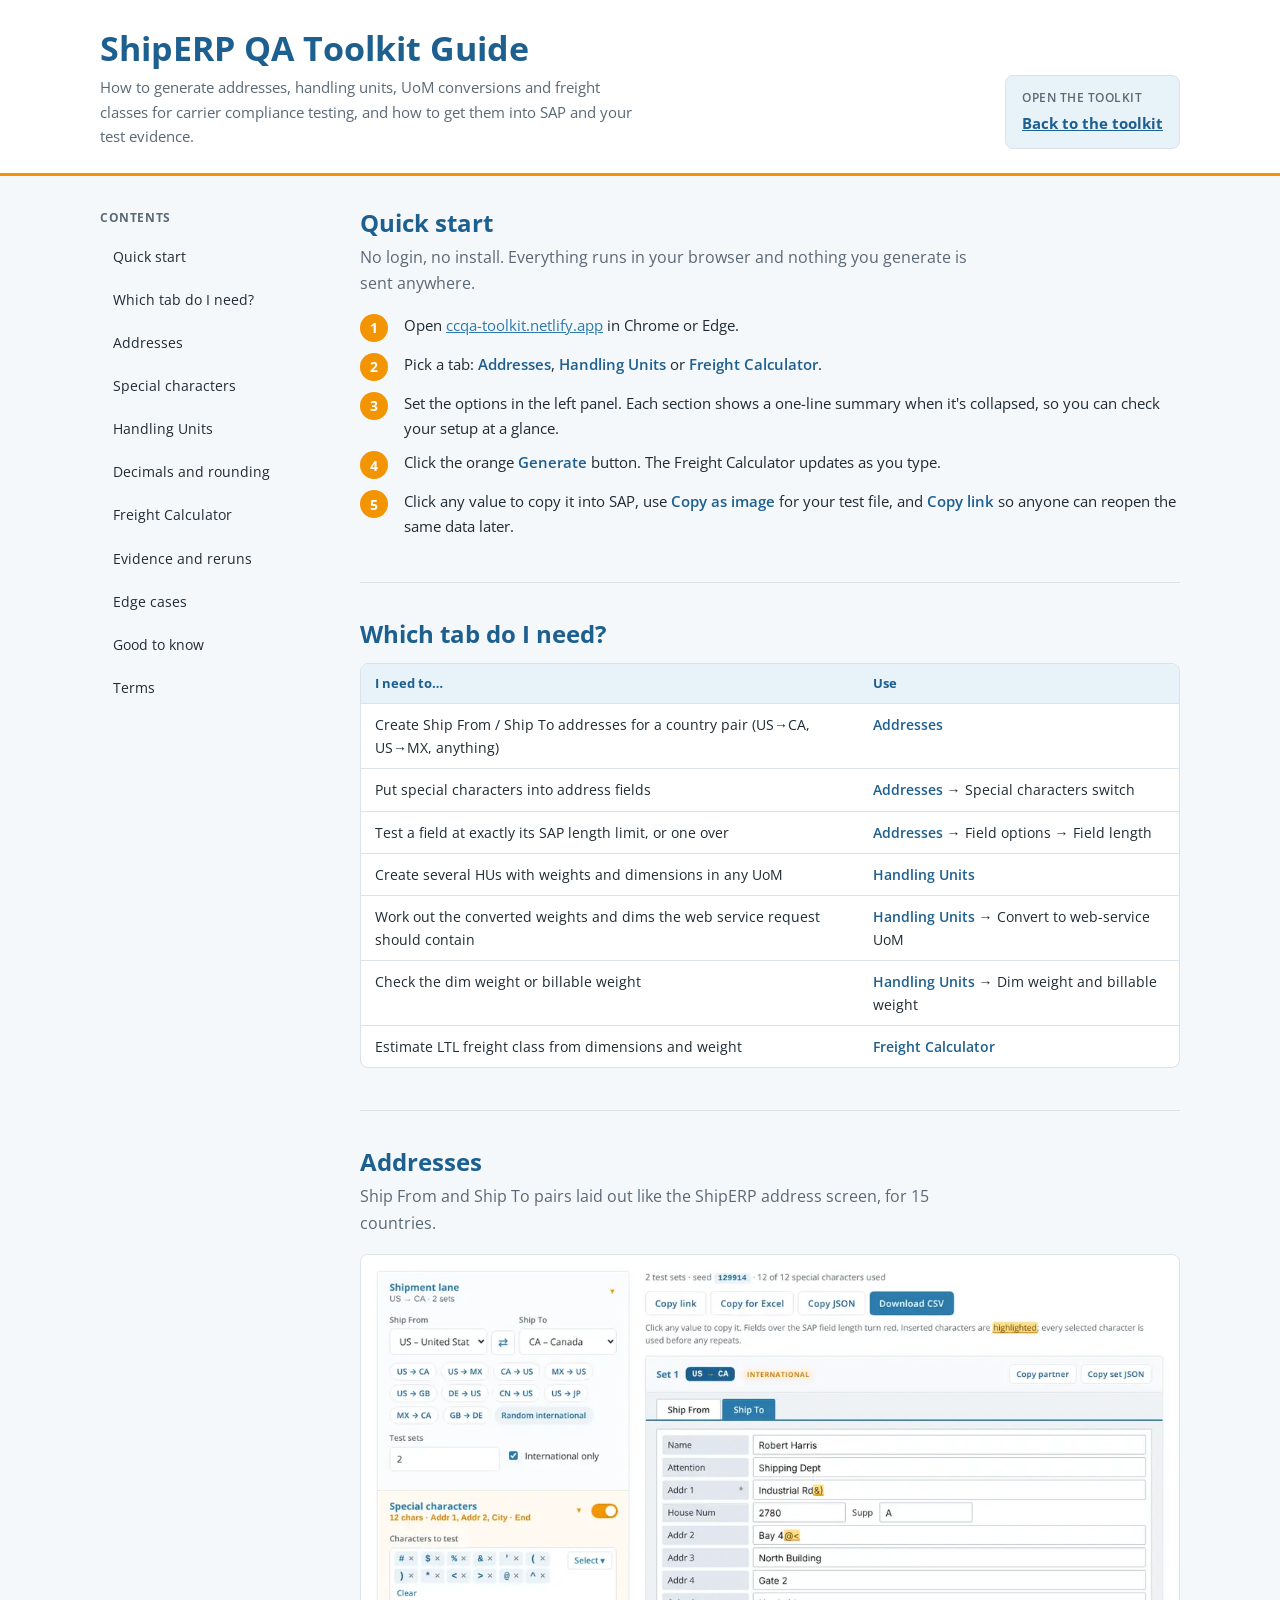
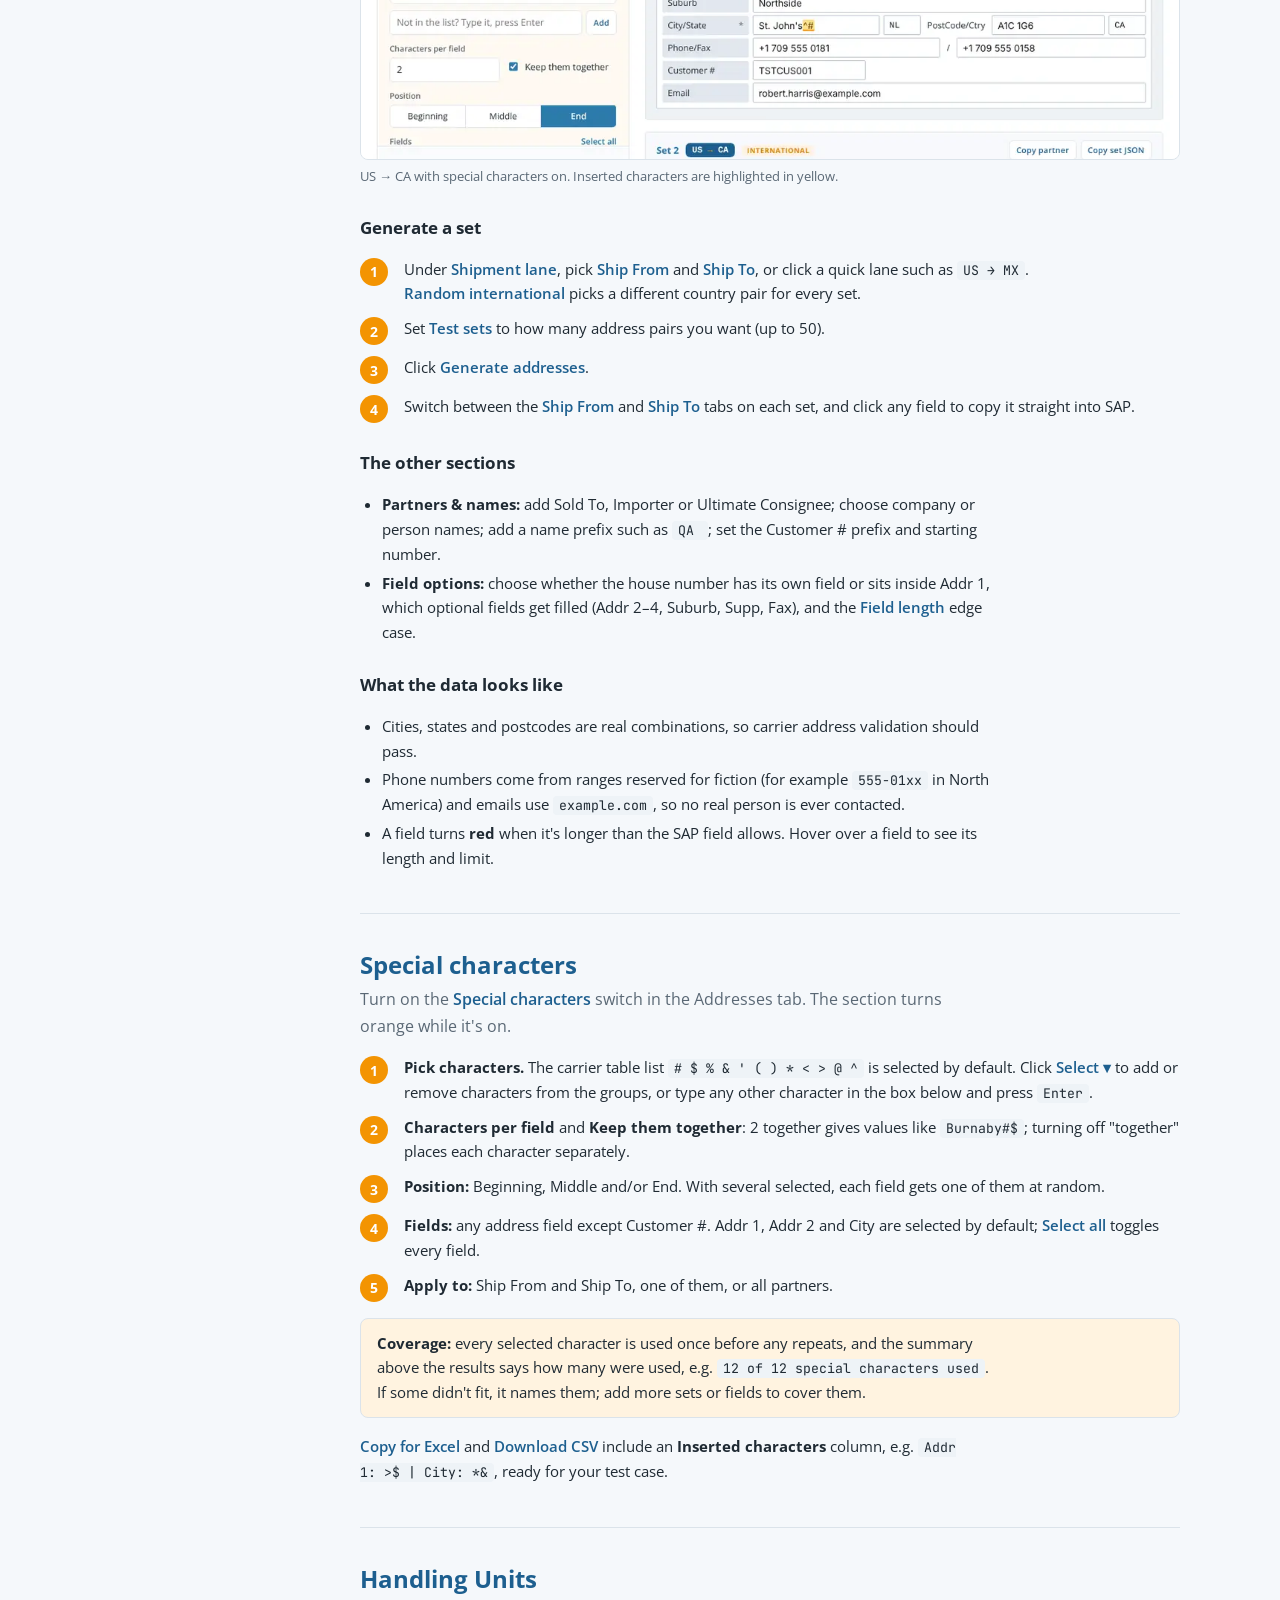
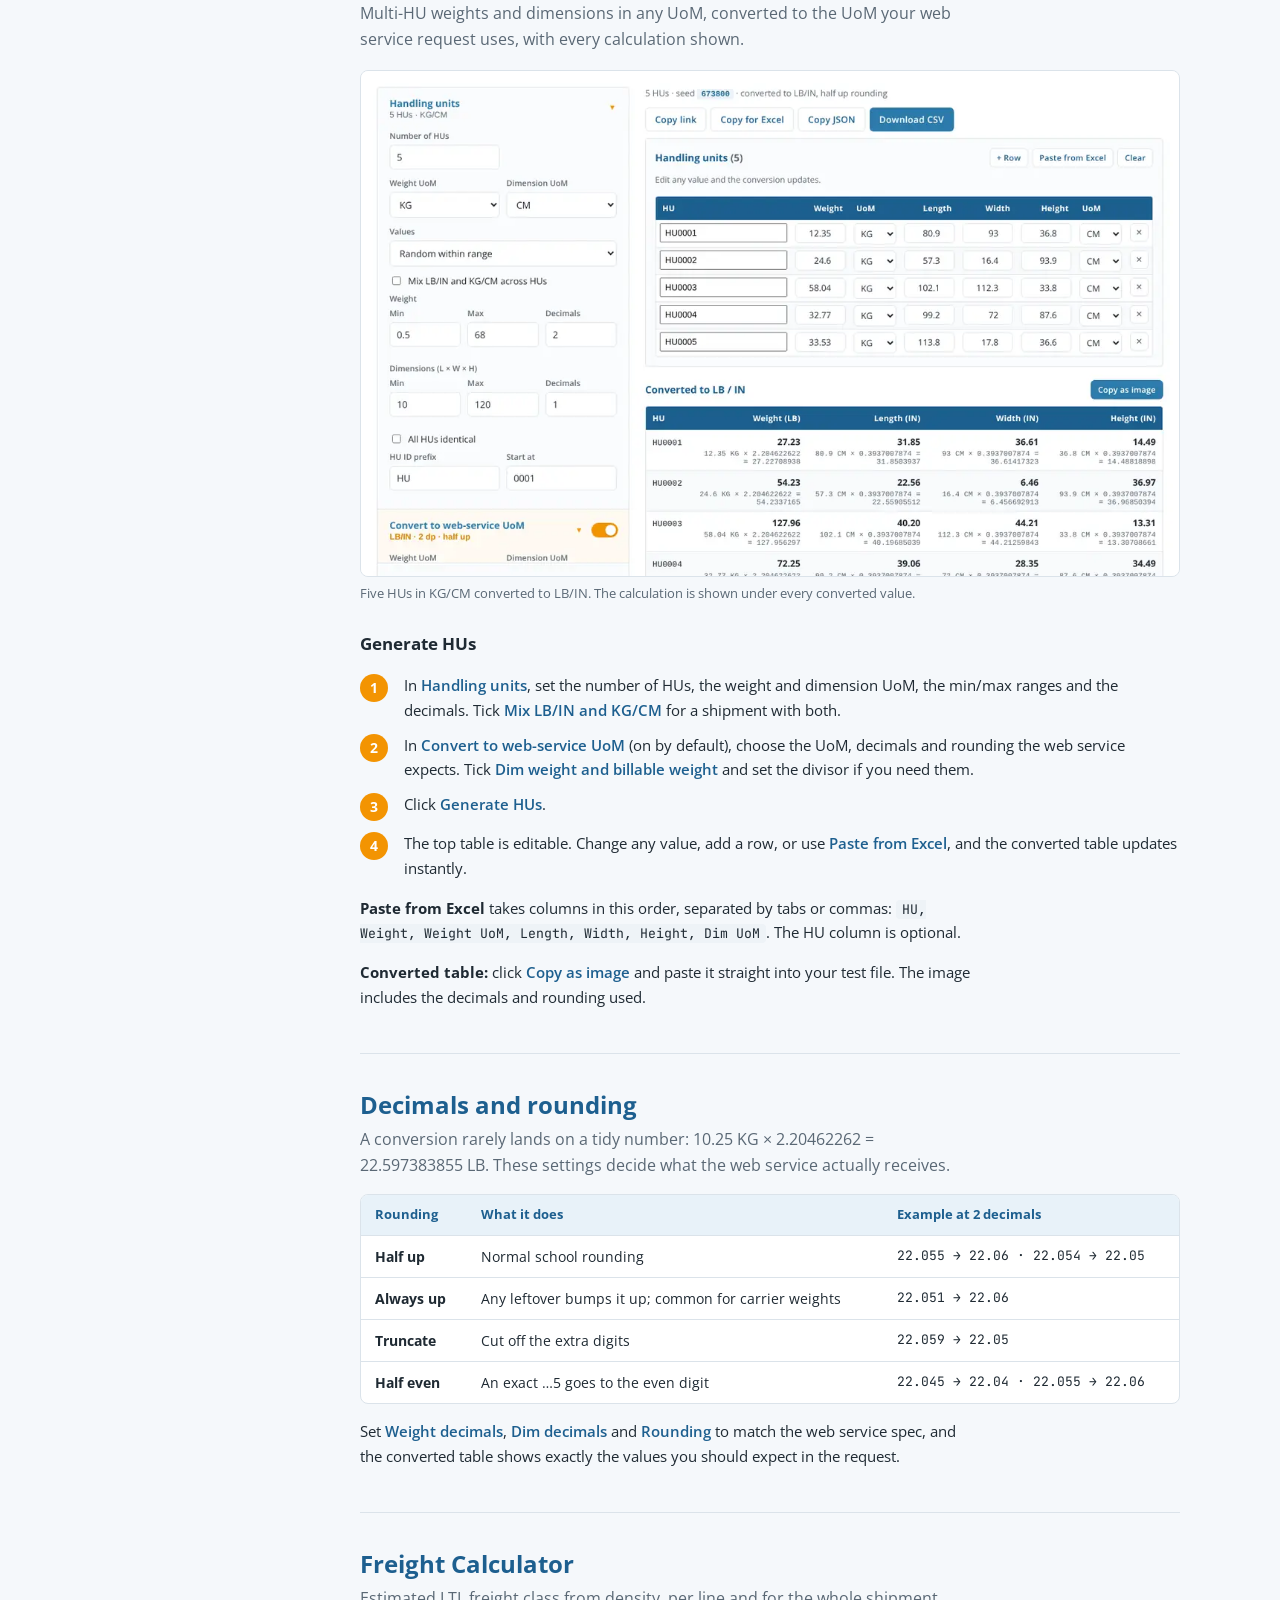
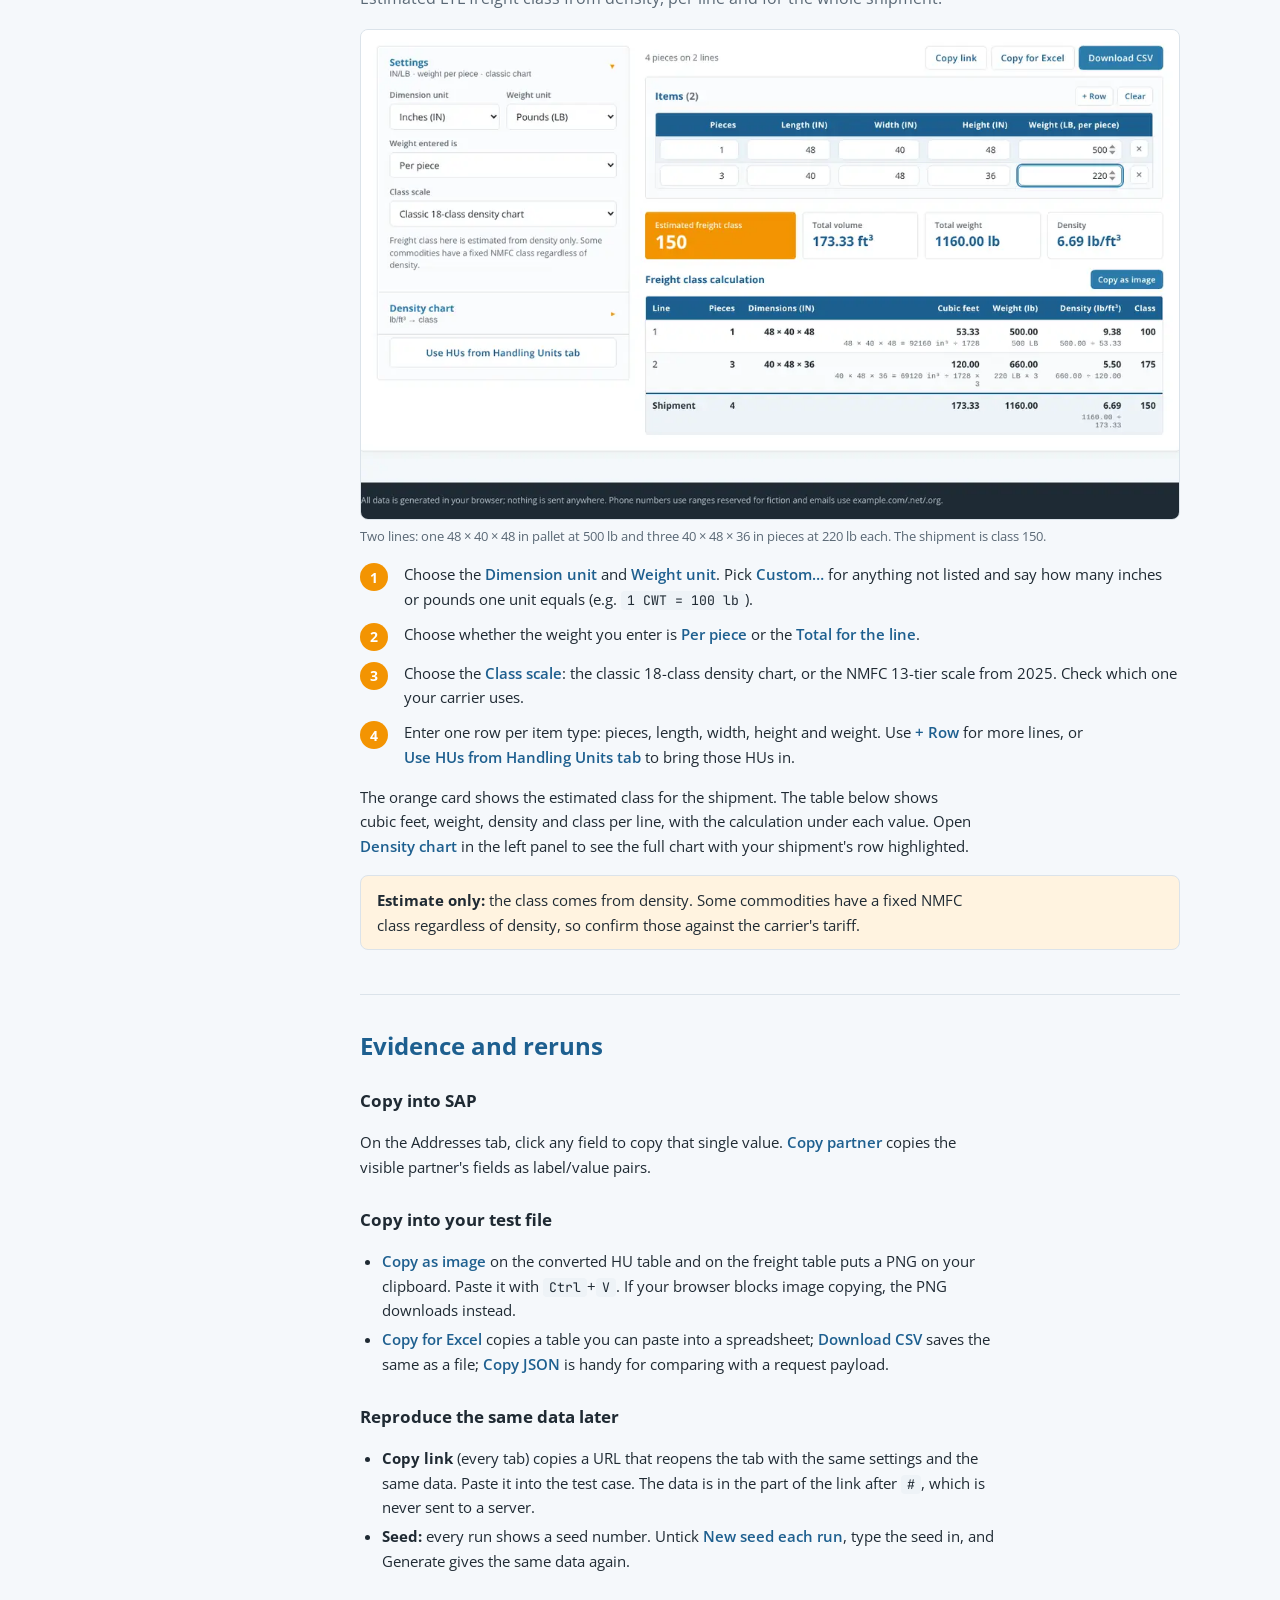
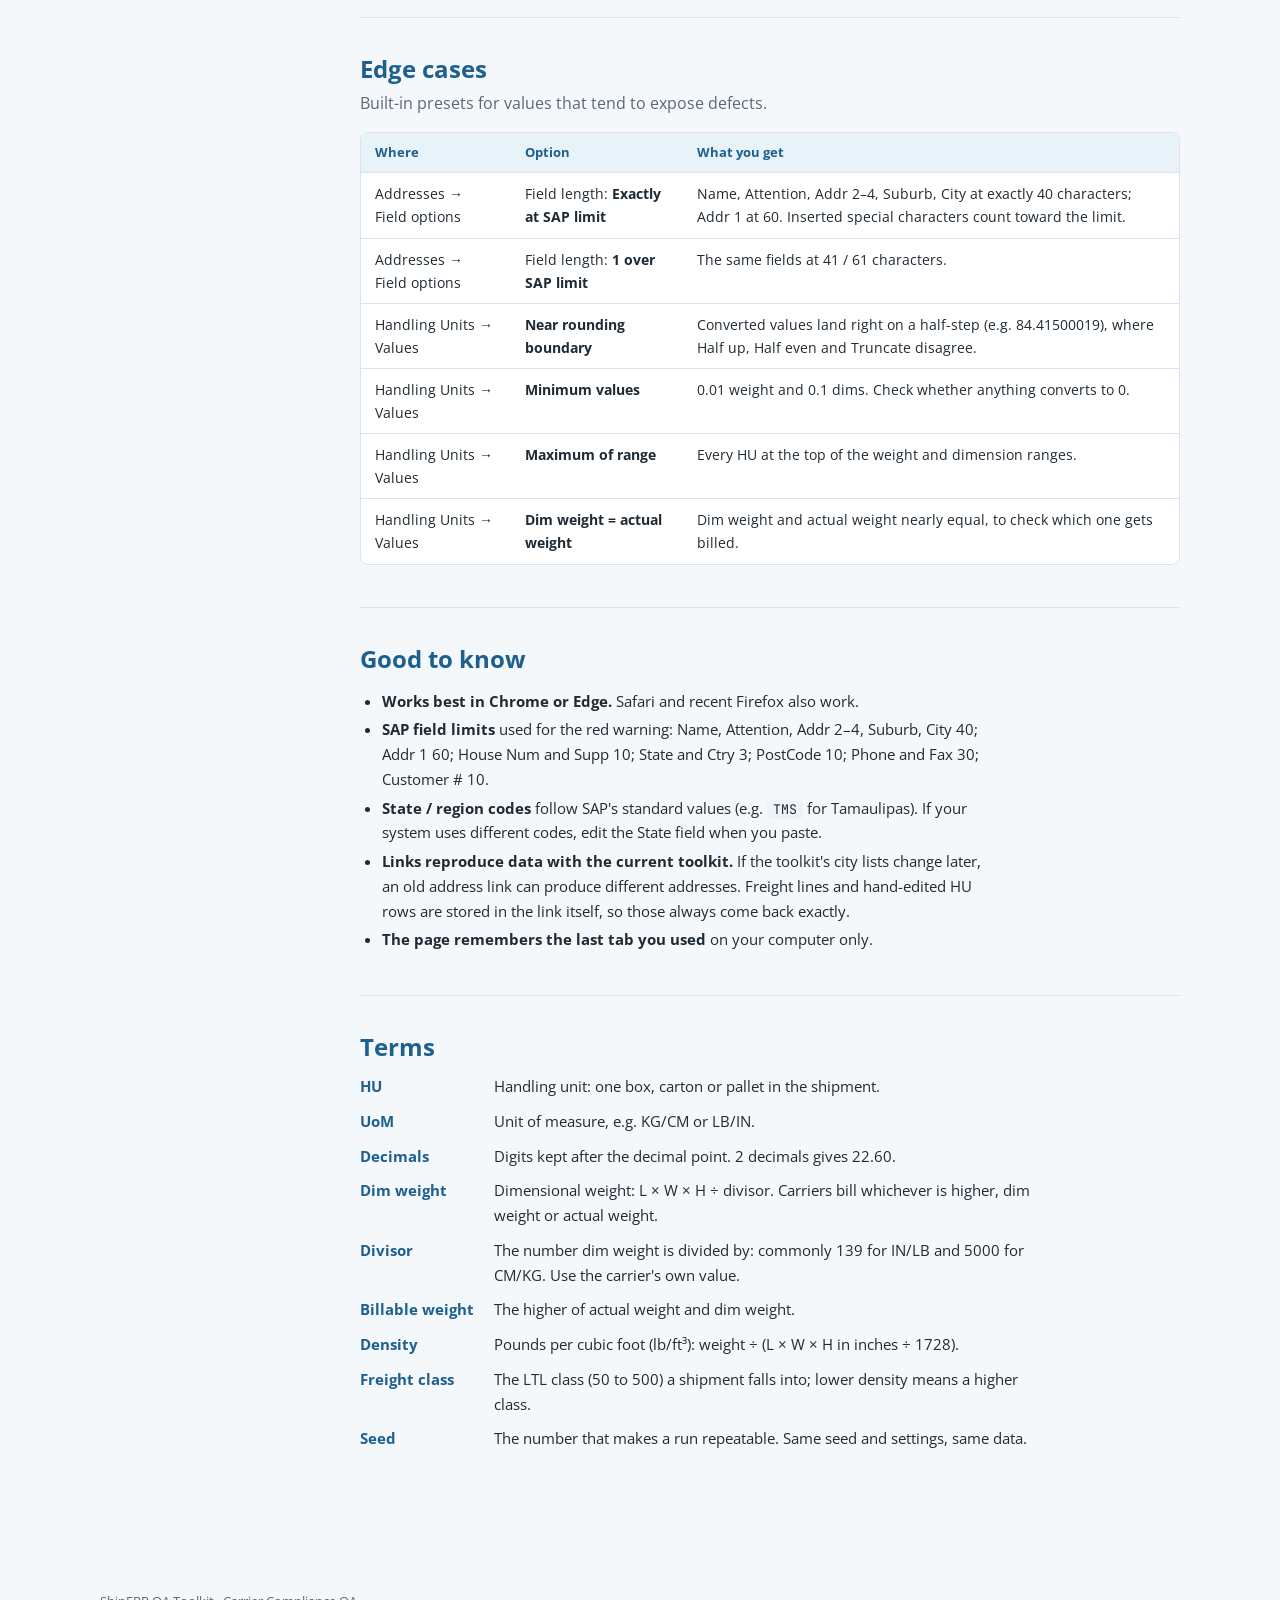
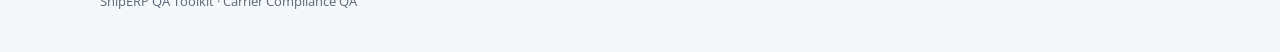
==== help.html @ 9476febf "Add team guide (help.html) linked from the top bar Co-Authored-By: Claude Opus 5.5 <noreply@anthropi" ====
<!doctype html>
<html lang="en">
<head>
<meta charset="utf-8">
<meta name="viewport" content="width=device-width, initial-scale=1">
<link rel="icon" type="image/png" href="assets/img/favicon.png">
<title>ShipERP QA Toolkit Guide</title>
<link rel="preconnect" href="https://fonts.googleapis.com">
<link rel="preconnect" href="https://fonts.gstatic.com" crossorigin>
<link href="https://fonts.googleapis.com/css2?family=Open+Sans:wght@400;600;700&family=JetBrains+Mono:wght@400;600&display=swap" rel="stylesheet">
<style>
/* Layout: sticky table of contents beside a single reading column; stacks on phones. */
:root {
  --bg: #f5f8fb;
  --surface: #ffffff;
  --fg: #1f2a33;
  --muted: #5a6875;
  --line: #dbe3ea;
  --brand: #2c7bab;
  --brand-ink: #1d5f8f;
  --brand-soft: #e8f2f9;
  --accent: #f39402;
  --accent-soft: #fff3e0;
  --code-bg: #eef3f7;
  --font-body: 'Open Sans', 'Segoe UI', Arial, sans-serif;
  --font-mono: 'JetBrains Mono', ui-monospace, Consolas, monospace;
}
@media (prefers-color-scheme: dark) {
  :root:not([data-theme="light"]) {
    --bg: #0f171e; --surface: #16212b; --fg: #e3eaf0; --muted: #9aabb9; --line: #2a3a47;
    --brand: #6cb3e0; --brand-ink: #9ccbea; --brand-soft: #1b2f3f; --accent: #f6a933; --accent-soft: #3a2a12;
    --code-bg: #1d2a35; color-scheme: dark;
  }
}
:root[data-theme="dark"] {
  --bg: #0f171e; --surface: #16212b; --fg: #e3eaf0; --muted: #9aabb9; --line: #2a3a47;
  --brand: #6cb3e0; --brand-ink: #9ccbea; --brand-soft: #1b2f3f; --accent: #f6a933; --accent-soft: #3a2a12;
  --code-bg: #1d2a35; color-scheme: dark;
}

* { box-sizing: border-box; }
body { background: var(--bg); color: var(--fg); font: 15px/1.65 var(--font-body); margin: 0; }
.wrap { max-width: 1120px; margin: 0 auto; padding-inline: 20px; }

header.top { background: var(--surface); border-bottom: 3px solid var(--accent); }
header.top .wrap { padding-block: 28px 24px; display: flex; flex-wrap: wrap; gap: 16px 32px; align-items: end; justify-content: space-between; }
header.top h1 { margin: 0; font-size: clamp(26px, 4vw, 34px); line-height: 1.2; color: var(--brand-ink); font-weight: 700; text-wrap: balance; }
header.top p { margin: 6px 0 0; color: var(--muted); max-width: 60ch; }
.open {
  display: flex; flex-direction: column; gap: 4px; min-width: 0;
  background: var(--brand-soft); border: 1px solid var(--line); border-radius: 8px; padding: 12px 16px;
}
.open span { font-size: 12px; font-weight: 600; letter-spacing: .5px; text-transform: uppercase; color: var(--muted); }
.open a { color: var(--brand-ink); font-weight: 700; word-break: break-all; }

.layout { display: grid; grid-template-columns: 220px minmax(0, 1fr); gap: 40px; padding-block: 32px 64px; }
nav.toc { position: sticky; top: calc(env(safe-area-inset-top, 0px) + 20px); align-self: start; font-size: 14px; }
nav.toc p { margin: 0 0 8px; font-size: 12px; font-weight: 700; letter-spacing: .6px; text-transform: uppercase; color: var(--muted); }
nav.toc ol { list-style: none; margin: 0; padding: 0; display: grid; gap: 2px; }
nav.toc a { display: block; padding: 5px 10px; border-left: 3px solid transparent; color: var(--fg); text-decoration: none; border-radius: 0 4px 4px 0; }
nav.toc a:hover, nav.toc a:focus-visible { border-left-color: var(--accent); background: var(--surface); color: var(--brand-ink); outline: none; }

main { min-width: 0; }
section { padding-bottom: 28px; margin-bottom: 36px; border-bottom: 1px solid var(--line); scroll-margin-top: 20px; }
section:last-child { border-bottom: 0; }
h2 { font-size: 24px; line-height: 1.25; margin: 0 0 6px; color: var(--brand-ink); text-wrap: balance; }
h2 + .lead { margin-top: 0; color: var(--muted); font-size: 16px; }
h3 { font-size: 17px; margin: 26px 0 8px; color: var(--fg); }
p, li { max-width: 68ch; }
ul, ol { padding-left: 22px; }
li { margin: 4px 0; }
a { color: var(--brand); }
strong { font-weight: 700; }
code, kbd { font-family: var(--font-mono); font-size: .88em; background: var(--code-bg); padding: 1px 6px; border-radius: 4px; }
.ui { font-weight: 600; color: var(--brand-ink); white-space: nowrap; }

.steps { counter-reset: step; list-style: none; padding: 0; display: grid; gap: 10px; }
.steps li { counter-increment: step; display: grid; grid-template-columns: 32px minmax(0, 1fr); gap: 12px; align-items: start; margin: 0; max-width: none; }
.steps li::before {
  content: counter(step); display: grid; place-items: center; width: 28px; height: 28px; border-radius: 50%;
  background: var(--accent); color: #fff; font-weight: 700; font-size: 14px; margin-top: 1px;
}

figure { margin: 18px 0 8px; }
figure img { display: block; width: 100%; height: auto; border: 1px solid var(--line); border-radius: 8px; background: #fff; }
figcaption { font-size: 13px; color: var(--muted); margin-top: 6px; }

.tablewrap { overflow-x: auto; margin: 14px 0; border: 1px solid var(--line); border-radius: 8px; background: var(--surface); }
table { border-collapse: collapse; width: 100%; font-size: 14px; }
th, td { text-align: left; padding: 9px 14px; border-bottom: 1px solid var(--line); vertical-align: top; }
th { background: var(--brand-soft); color: var(--brand-ink); font-size: 13px; font-weight: 700; white-space: nowrap; }
tr:last-child td { border-bottom: 0; }
td.num { font-variant-numeric: tabular-nums; font-family: var(--font-mono); font-size: 13px; white-space: nowrap; }

.note { background: var(--accent-soft); border: 1px solid var(--line); border-radius: 8px; padding: 12px 16px; margin: 16px 0; }
.note p { margin: 0; }
.note strong { color: var(--fg); }

dl.terms { display: grid; grid-template-columns: max-content minmax(0, 1fr); gap: 10px 20px; margin: 12px 0; }
dl.terms dt { font-weight: 700; color: var(--brand-ink); }
dl.terms dd { margin: 0; max-width: 62ch; }

footer { color: var(--muted); font-size: 13px; padding-block: 0 40px; }

@media (max-width: 860px) {
  .layout { grid-template-columns: minmax(0, 1fr); gap: 20px; }
  nav.toc { position: static; background: var(--surface); border: 1px solid var(--line); border-radius: 8px; padding: 14px; }
  nav.toc ol { grid-template-columns: repeat(auto-fill, minmax(150px, 1fr)); }
  dl.terms { grid-template-columns: minmax(0, 1fr); gap: 2px 0; }
  dl.terms dd { margin-bottom: 10px; }
}
@media (prefers-reduced-motion: no-preference) { html { scroll-behavior: smooth; } }
</style>
</head>
<body>


<header class="top">
  <div class="wrap">
    <div>
      <h1>ShipERP QA Toolkit Guide</h1>
      <p>How to generate addresses, handling units, UoM conversions and freight classes for carrier compliance testing, and how to get them into SAP and your test evidence.</p>
    </div>
    <div class="open">
      <span>Open the toolkit</span>
      <a href="./">Back to the toolkit</a>
    </div>
  </div>
</header>

<div class="wrap layout">
  <nav class="toc" aria-label="Contents">
    <p>Contents</p>
    <ol>
      <li><a href="#start">Quick start</a></li>
      <li><a href="#which">Which tab do I need?</a></li>
      <li><a href="#addresses">Addresses</a></li>
      <li><a href="#special">Special characters</a></li>
      <li><a href="#hu">Handling Units</a></li>
      <li><a href="#rounding">Decimals and rounding</a></li>
      <li><a href="#freight">Freight Calculator</a></li>
      <li><a href="#evidence">Evidence and reruns</a></li>
      <li><a href="#edge">Edge cases</a></li>
      <li><a href="#know">Good to know</a></li>
      <li><a href="#terms">Terms</a></li>
    </ol>
  </nav>

  <main>
    <section id="start">
      <h2>Quick start</h2>
      <p class="lead">No login, no install. Everything runs in your browser and nothing you generate is sent anywhere.</p>
      <ol class="steps">
        <li><span>Open <a href="https://ccqa-toolkit.netlify.app/" target="_blank" rel="noopener">ccqa-toolkit.netlify.app</a> in Chrome or Edge.</span></li>
        <li><span>Pick a tab: <span class="ui">Addresses</span>, <span class="ui">Handling Units</span> or <span class="ui">Freight Calculator</span>.</span></li>
        <li><span>Set the options in the left panel. Each section shows a one-line summary when it's collapsed, so you can check your setup at a glance.</span></li>
        <li><span>Click the orange <span class="ui">Generate</span> button. The Freight Calculator updates as you type.</span></li>
        <li><span>Click any value to copy it into SAP, use <span class="ui">Copy as image</span> for your test file, and <span class="ui">Copy link</span> so anyone can reopen the same data later.</span></li>
      </ol>
    </section>

    <section id="which">
      <h2>Which tab do I need?</h2>
      <div class="tablewrap">
        <table>
          <thead><tr><th>I need to…</th><th>Use</th></tr></thead>
          <tbody>
            <tr><td>Create Ship From / Ship To addresses for a country pair (US→CA, US→MX, anything)</td><td><span class="ui">Addresses</span></td></tr>
            <tr><td>Put special characters into address fields</td><td><span class="ui">Addresses</span> → Special characters switch</td></tr>
            <tr><td>Test a field at exactly its SAP length limit, or one over</td><td><span class="ui">Addresses</span> → Field options → Field length</td></tr>
            <tr><td>Create several HUs with weights and dimensions in any UoM</td><td><span class="ui">Handling Units</span></td></tr>
            <tr><td>Work out the converted weights and dims the web service request should contain</td><td><span class="ui">Handling Units</span> → Convert to web-service UoM</td></tr>
            <tr><td>Check the dim weight or billable weight</td><td><span class="ui">Handling Units</span> → Dim weight and billable weight</td></tr>
            <tr><td>Estimate LTL freight class from dimensions and weight</td><td><span class="ui">Freight Calculator</span></td></tr>
          </tbody>
        </table>
      </div>
    </section>

    <section id="addresses">
      <h2>Addresses</h2>
      <p class="lead">Ship From and Ship To pairs laid out like the ShipERP address screen, for 15 countries.</p>
      <figure>
        <img src="[data-uri]" alt="Addresses tab: Shipment lane and Special characters settings on the left, a generated US to Canada address set on the right with inserted characters highlighted" width="1100" height="678">
        <figcaption>US → CA with special characters on. Inserted characters are highlighted in yellow.</figcaption>
      </figure>

      <h3>Generate a set</h3>
      <ol class="steps">
        <li><span>Under <span class="ui">Shipment lane</span>, pick <span class="ui">Ship From</span> and <span class="ui">Ship To</span>, or click a quick lane such as <code>US → MX</code>. <span class="ui">Random international</span> picks a different country pair for every set.</span></li>
        <li><span>Set <span class="ui">Test sets</span> to how many address pairs you want (up to 50).</span></li>
        <li><span>Click <span class="ui">Generate addresses</span>.</span></li>
        <li><span>Switch between the <span class="ui">Ship From</span> and <span class="ui">Ship To</span> tabs on each set, and click any field to copy it straight into SAP.</span></li>
      </ol>

      <h3>The other sections</h3>
      <ul>
        <li><strong>Partners &amp; names:</strong> add Sold To, Importer or Ultimate Consignee; choose company or person names; add a name prefix such as <code>QA </code>; set the Customer # prefix and starting number.</li>
        <li><strong>Field options:</strong> choose whether the house number has its own field or sits inside Addr 1, which optional fields get filled (Addr 2–4, Suburb, Supp, Fax), and the <span class="ui">Field length</span> edge case.</li>
      </ul>

      <h3>What the data looks like</h3>
      <ul>
        <li>Cities, states and postcodes are real combinations, so carrier address validation should pass.</li>
        <li>Phone numbers come from ranges reserved for fiction (for example <code>555-01xx</code> in North America) and emails use <code>example.com</code>, so no real person is ever contacted.</li>
        <li>A field turns <strong>red</strong> when it's longer than the SAP field allows. Hover over a field to see its length and limit.</li>
      </ul>
    </section>

    <section id="special">
      <h2>Special characters</h2>
      <p class="lead">Turn on the <span class="ui">Special characters</span> switch in the Addresses tab. The section turns orange while it's on.</p>
      <ol class="steps">
        <li><span><strong>Pick characters.</strong> The carrier table list <code># $ % &amp; ' ( ) * &lt; &gt; @ ^</code> is selected by default. Click <span class="ui">Select ▾</span> to add or remove characters from the groups, or type any other character in the box below and press <kbd>Enter</kbd>.</span></li>
        <li><span><strong>Characters per field</strong> and <strong>Keep them together</strong>: 2 together gives values like <code>Burnaby#$</code>; turning off "together" places each character separately.</span></li>
        <li><span><strong>Position:</strong> Beginning, Middle and/or End. With several selected, each field gets one of them at random.</span></li>
        <li><span><strong>Fields:</strong> any address field except Customer #. Addr 1, Addr 2 and City are selected by default; <span class="ui">Select all</span> toggles every field.</span></li>
        <li><span><strong>Apply to:</strong> Ship From and Ship To, one of them, or all partners.</span></li>
      </ol>
      <div class="note"><p><strong>Coverage:</strong> every selected character is used once before any repeats, and the summary above the results says how many were used, e.g. <code>12 of 12 special characters used</code>. If some didn't fit, it names them; add more sets or fields to cover them.</p></div>
      <p><span class="ui">Copy for Excel</span> and <span class="ui">Download CSV</span> include an <strong>Inserted characters</strong> column, e.g. <code>Addr 1: &gt;$ | City: *&amp;</code>, ready for your test case.</p>
    </section>

    <section id="hu">
      <h2>Handling Units</h2>
      <p class="lead">Multi-HU weights and dimensions in any UoM, converted to the UoM your web service request uses, with every calculation shown.</p>
      <figure>
        <img src="[data-uri]" alt="Handling Units tab: settings on the left, an editable table of five HUs in KG and CM, and below it the same HUs converted to LB and IN with the calculation under each value" width="1100" height="678">
        <figcaption>Five HUs in KG/CM converted to LB/IN. The calculation is shown under every converted value.</figcaption>
      </figure>

      <h3>Generate HUs</h3>
      <ol class="steps">
        <li><span>In <span class="ui">Handling units</span>, set the number of HUs, the weight and dimension UoM, the min/max ranges and the decimals. Tick <span class="ui">Mix LB/IN and KG/CM</span> for a shipment with both.</span></li>
        <li><span>In <span class="ui">Convert to web-service UoM</span> (on by default), choose the UoM, decimals and rounding the web service expects. Tick <span class="ui">Dim weight and billable weight</span> and set the divisor if you need them.</span></li>
        <li><span>Click <span class="ui">Generate HUs</span>.</span></li>
        <li><span>The top table is editable. Change any value, add a row, or use <span class="ui">Paste from Excel</span>, and the converted table updates instantly.</span></li>
      </ol>
      <p><strong>Paste from Excel</strong> takes columns in this order, separated by tabs or commas: <code>HU, Weight, Weight UoM, Length, Width, Height, Dim UoM</code>. The HU column is optional.</p>
      <p><strong>Converted table:</strong> click <span class="ui">Copy as image</span> and paste it straight into your test file. The image includes the decimals and rounding used.</p>
    </section>

    <section id="rounding">
      <h2>Decimals and rounding</h2>
      <p class="lead">A conversion rarely lands on a tidy number: 10.25 KG × 2.20462262 = 22.597383855 LB. These settings decide what the web service actually receives.</p>
      <div class="tablewrap">
        <table>
          <thead><tr><th>Rounding</th><th>What it does</th><th>Example at 2 decimals</th></tr></thead>
          <tbody>
            <tr><td><strong>Half up</strong></td><td>Normal school rounding</td><td class="num">22.055 → 22.06 · 22.054 → 22.05</td></tr>
            <tr><td><strong>Always up</strong></td><td>Any leftover bumps it up; common for carrier weights</td><td class="num">22.051 → 22.06</td></tr>
            <tr><td><strong>Truncate</strong></td><td>Cut off the extra digits</td><td class="num">22.059 → 22.05</td></tr>
            <tr><td><strong>Half even</strong></td><td>An exact …5 goes to the even digit</td><td class="num">22.045 → 22.04 · 22.055 → 22.06</td></tr>
          </tbody>
        </table>
      </div>
      <p>Set <span class="ui">Weight decimals</span>, <span class="ui">Dim decimals</span> and <span class="ui">Rounding</span> to match the web service spec, and the converted table shows exactly the values you should expect in the request.</p>
    </section>

    <section id="freight">
      <h2>Freight Calculator</h2>
      <p class="lead">Estimated LTL freight class from density, per line and for the whole shipment.</p>
      <figure>
        <img src="[data-uri]" alt="Freight Calculator tab: settings on the left, two item lines, the estimated freight class 150 in an orange card, and the calculation table below" width="1100" height="657">
        <figcaption>Two lines: one 48 × 40 × 48 in pallet at 500 lb and three 40 × 48 × 36 in pieces at 220 lb each. The shipment is class 150.</figcaption>
      </figure>
      <ol class="steps">
        <li><span>Choose the <span class="ui">Dimension unit</span> and <span class="ui">Weight unit</span>. Pick <span class="ui">Custom…</span> for anything not listed and say how many inches or pounds one unit equals (e.g. <code>1 CWT = 100 lb</code>).</span></li>
        <li><span>Choose whether the weight you enter is <span class="ui">Per piece</span> or the <span class="ui">Total for the line</span>.</span></li>
        <li><span>Choose the <span class="ui">Class scale</span>: the classic 18-class density chart, or the NMFC 13-tier scale from 2025. Check which one your carrier uses.</span></li>
        <li><span>Enter one row per item type: pieces, length, width, height and weight. Use <span class="ui">+ Row</span> for more lines, or <span class="ui">Use HUs from Handling Units tab</span> to bring those HUs in.</span></li>
      </ol>
      <p>The orange card shows the estimated class for the shipment. The table below shows cubic feet, weight, density and class per line, with the calculation under each value. Open <span class="ui">Density chart</span> in the left panel to see the full chart with your shipment's row highlighted.</p>
      <div class="note"><p><strong>Estimate only:</strong> the class comes from density. Some commodities have a fixed NMFC class regardless of density, so confirm those against the carrier's tariff.</p></div>
    </section>

    <section id="evidence">
      <h2>Evidence and reruns</h2>
      <h3>Copy into SAP</h3>
      <p>On the Addresses tab, click any field to copy that single value. <span class="ui">Copy partner</span> copies the visible partner's fields as label/value pairs.</p>
      <h3>Copy into your test file</h3>
      <ul>
        <li><span class="ui">Copy as image</span> on the converted HU table and on the freight table puts a PNG on your clipboard. Paste it with <kbd>Ctrl</kbd>+<kbd>V</kbd>. If your browser blocks image copying, the PNG downloads instead.</li>
        <li><span class="ui">Copy for Excel</span> copies a table you can paste into a spreadsheet; <span class="ui">Download CSV</span> saves the same as a file; <span class="ui">Copy JSON</span> is handy for comparing with a request payload.</li>
      </ul>
      <h3>Reproduce the same data later</h3>
      <ul>
        <li><strong>Copy link</strong> (every tab) copies a URL that reopens the tab with the same settings and the same data. Paste it into the test case. The data is in the part of the link after <code>#</code>, which is never sent to a server.</li>
        <li><strong>Seed:</strong> every run shows a seed number. Untick <span class="ui">New seed each run</span>, type the seed in, and Generate gives the same data again.</li>
      </ul>
    </section>

    <section id="edge">
      <h2>Edge cases</h2>
      <p class="lead">Built-in presets for values that tend to expose defects.</p>
      <div class="tablewrap">
        <table>
          <thead><tr><th>Where</th><th>Option</th><th>What you get</th></tr></thead>
          <tbody>
            <tr><td>Addresses → Field options</td><td>Field length: <strong>Exactly at SAP limit</strong></td><td>Name, Attention, Addr 2–4, Suburb, City at exactly 40 characters; Addr 1 at 60. Inserted special characters count toward the limit.</td></tr>
            <tr><td>Addresses → Field options</td><td>Field length: <strong>1 over SAP limit</strong></td><td>The same fields at 41 / 61 characters.</td></tr>
            <tr><td>Handling Units → Values</td><td><strong>Near rounding boundary</strong></td><td>Converted values land right on a half-step (e.g. 84.41500019), where Half up, Half even and Truncate disagree.</td></tr>
            <tr><td>Handling Units → Values</td><td><strong>Minimum values</strong></td><td>0.01 weight and 0.1 dims. Check whether anything converts to 0.</td></tr>
            <tr><td>Handling Units → Values</td><td><strong>Maximum of range</strong></td><td>Every HU at the top of the weight and dimension ranges.</td></tr>
            <tr><td>Handling Units → Values</td><td><strong>Dim weight = actual weight</strong></td><td>Dim weight and actual weight nearly equal, to check which one gets billed.</td></tr>
          </tbody>
        </table>
      </div>
    </section>

    <section id="know">
      <h2>Good to know</h2>
      <ul>
        <li><strong>Works best in Chrome or Edge.</strong> Safari and recent Firefox also work.</li>
        <li><strong>SAP field limits</strong> used for the red warning: Name, Attention, Addr 2–4, Suburb, City 40; Addr 1 60; House Num and Supp 10; State and Ctry 3; PostCode 10; Phone and Fax 30; Customer # 10.</li>
        <li><strong>State / region codes</strong> follow SAP's standard values (e.g. <code>TMS</code> for Tamaulipas). If your system uses different codes, edit the State field when you paste.</li>
        <li><strong>Links reproduce data with the current toolkit.</strong> If the toolkit's city lists change later, an old address link can produce different addresses. Freight lines and hand-edited HU rows are stored in the link itself, so those always come back exactly.</li>
        <li><strong>The page remembers the last tab you used</strong> on your computer only.</li>
      </ul>
    </section>

    <section id="terms">
      <h2>Terms</h2>
      <dl class="terms">
        <dt>HU</dt><dd>Handling unit: one box, carton or pallet in the shipment.</dd>
        <dt>UoM</dt><dd>Unit of measure, e.g. KG/CM or LB/IN.</dd>
        <dt>Decimals</dt><dd>Digits kept after the decimal point. 2 decimals gives 22.60.</dd>
        <dt>Dim weight</dt><dd>Dimensional weight: L × W × H ÷ divisor. Carriers bill whichever is higher, dim weight or actual weight.</dd>
        <dt>Divisor</dt><dd>The number dim weight is divided by: commonly 139 for IN/LB and 5000 for CM/KG. Use the carrier's own value.</dd>
        <dt>Billable weight</dt><dd>The higher of actual weight and dim weight.</dd>
        <dt>Density</dt><dd>Pounds per cubic foot (lb/ft³): weight ÷ (L × W × H in inches ÷ 1728).</dd>
        <dt>Freight class</dt><dd>The LTL class (50 to 500) a shipment falls into; lower density means a higher class.</dd>
        <dt>Seed</dt><dd>The number that makes a run repeatable. Same seed and settings, same data.</dd>
      </dl>
    </section>
  </main>
</div>

<footer class="wrap">ShipERP QA Toolkit · Carrier Compliance QA</footer>

</body>
</html>
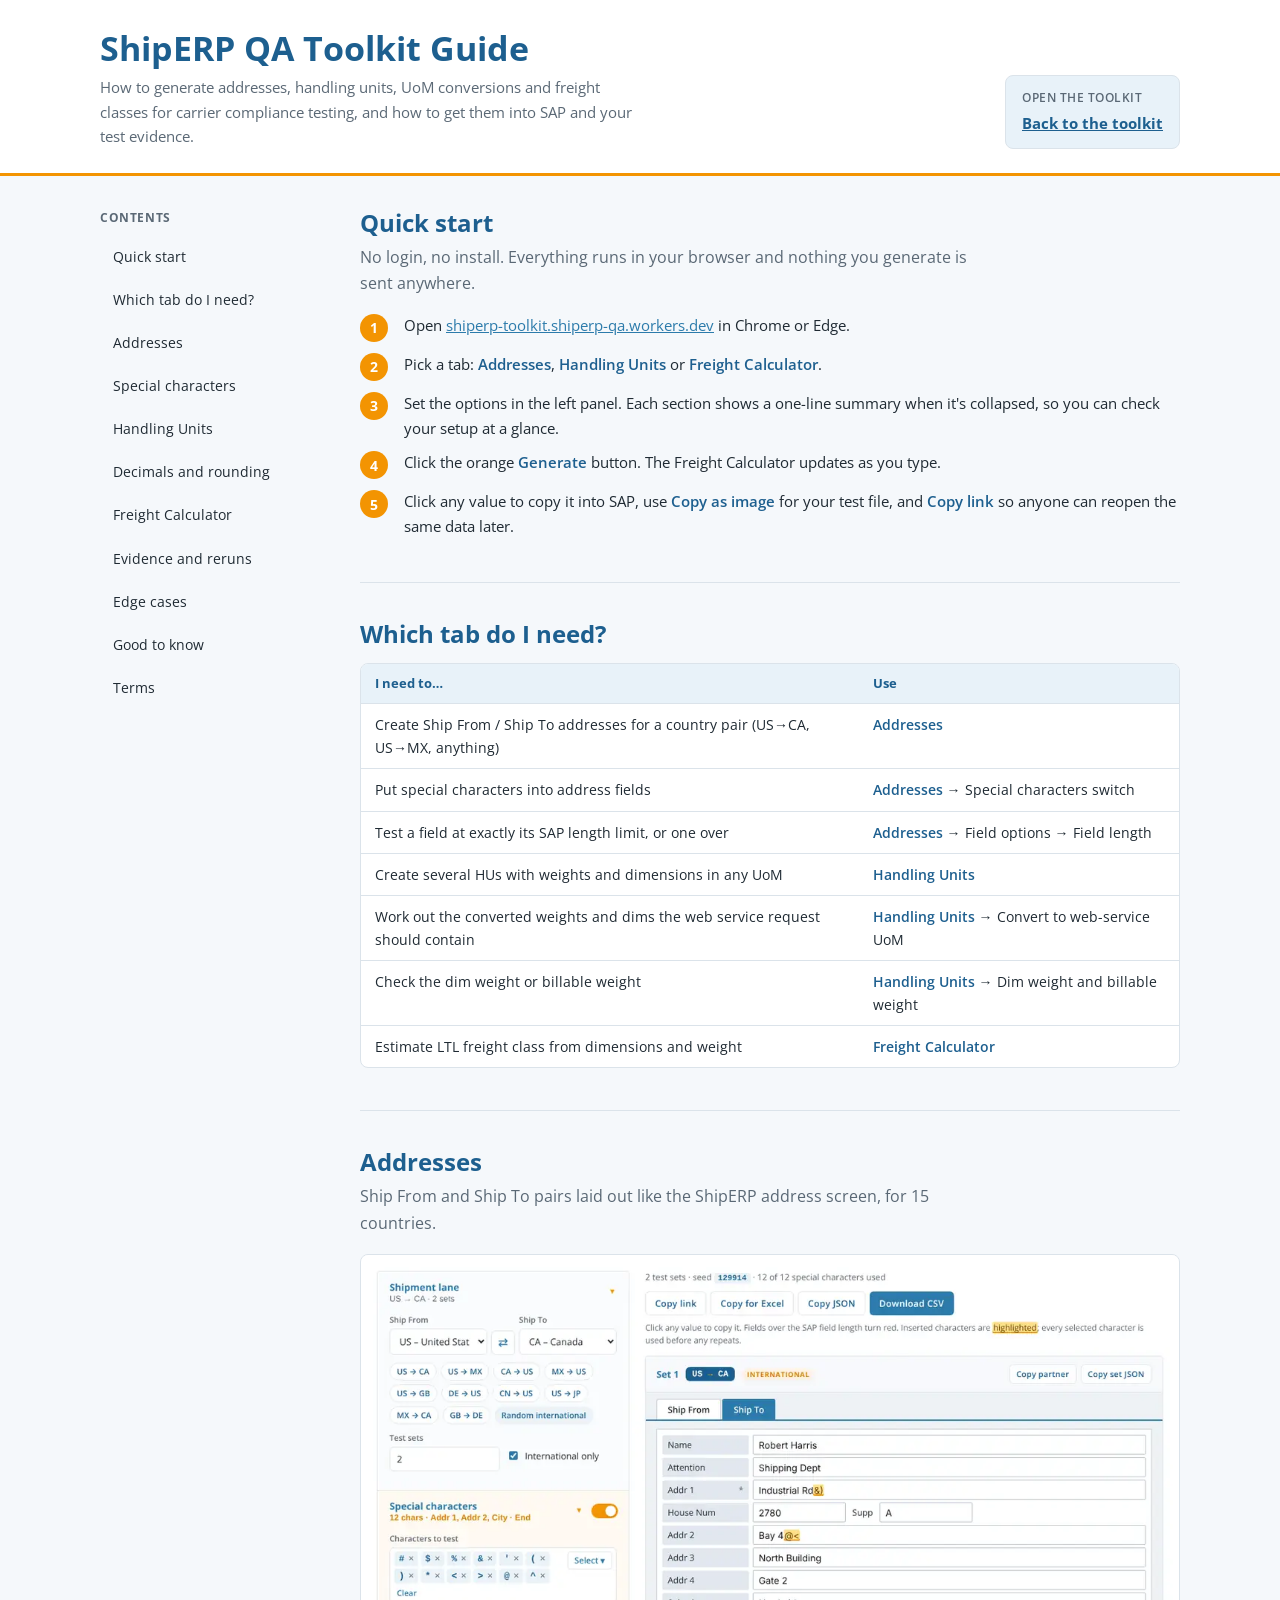
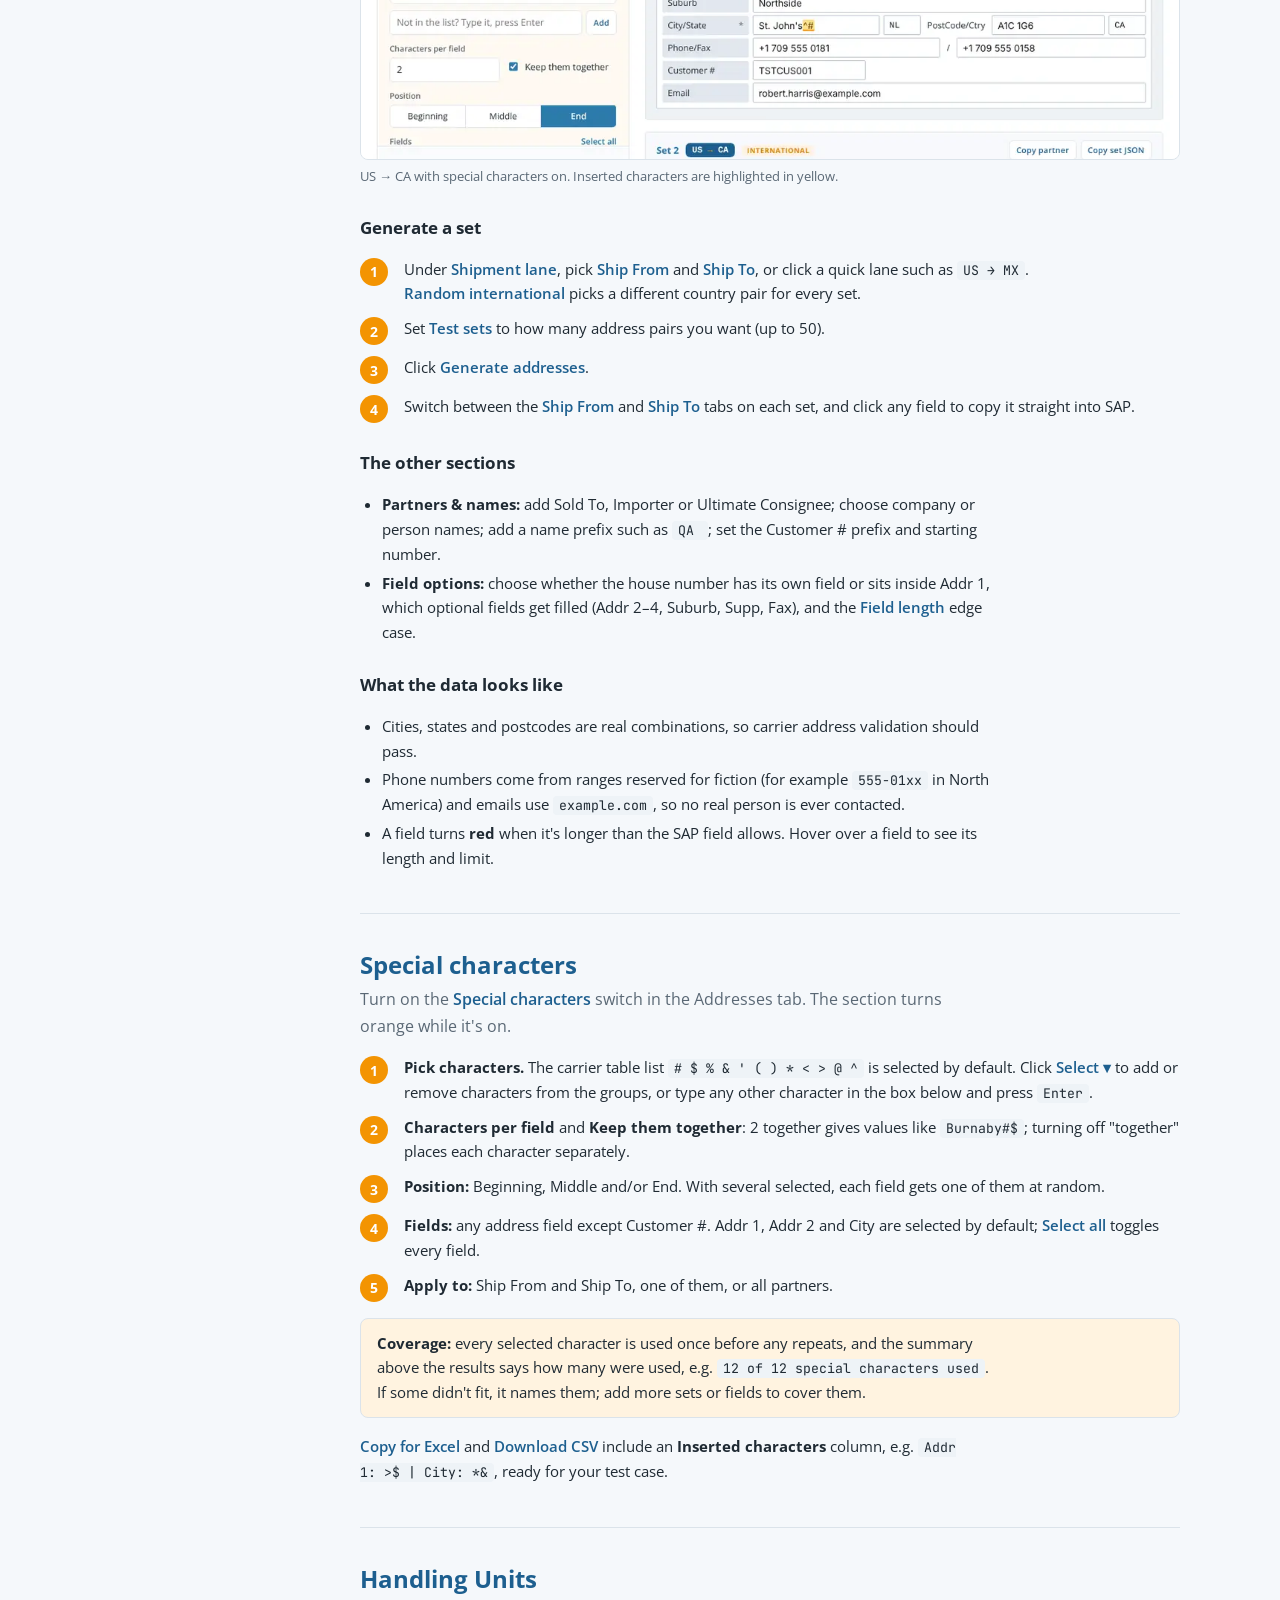
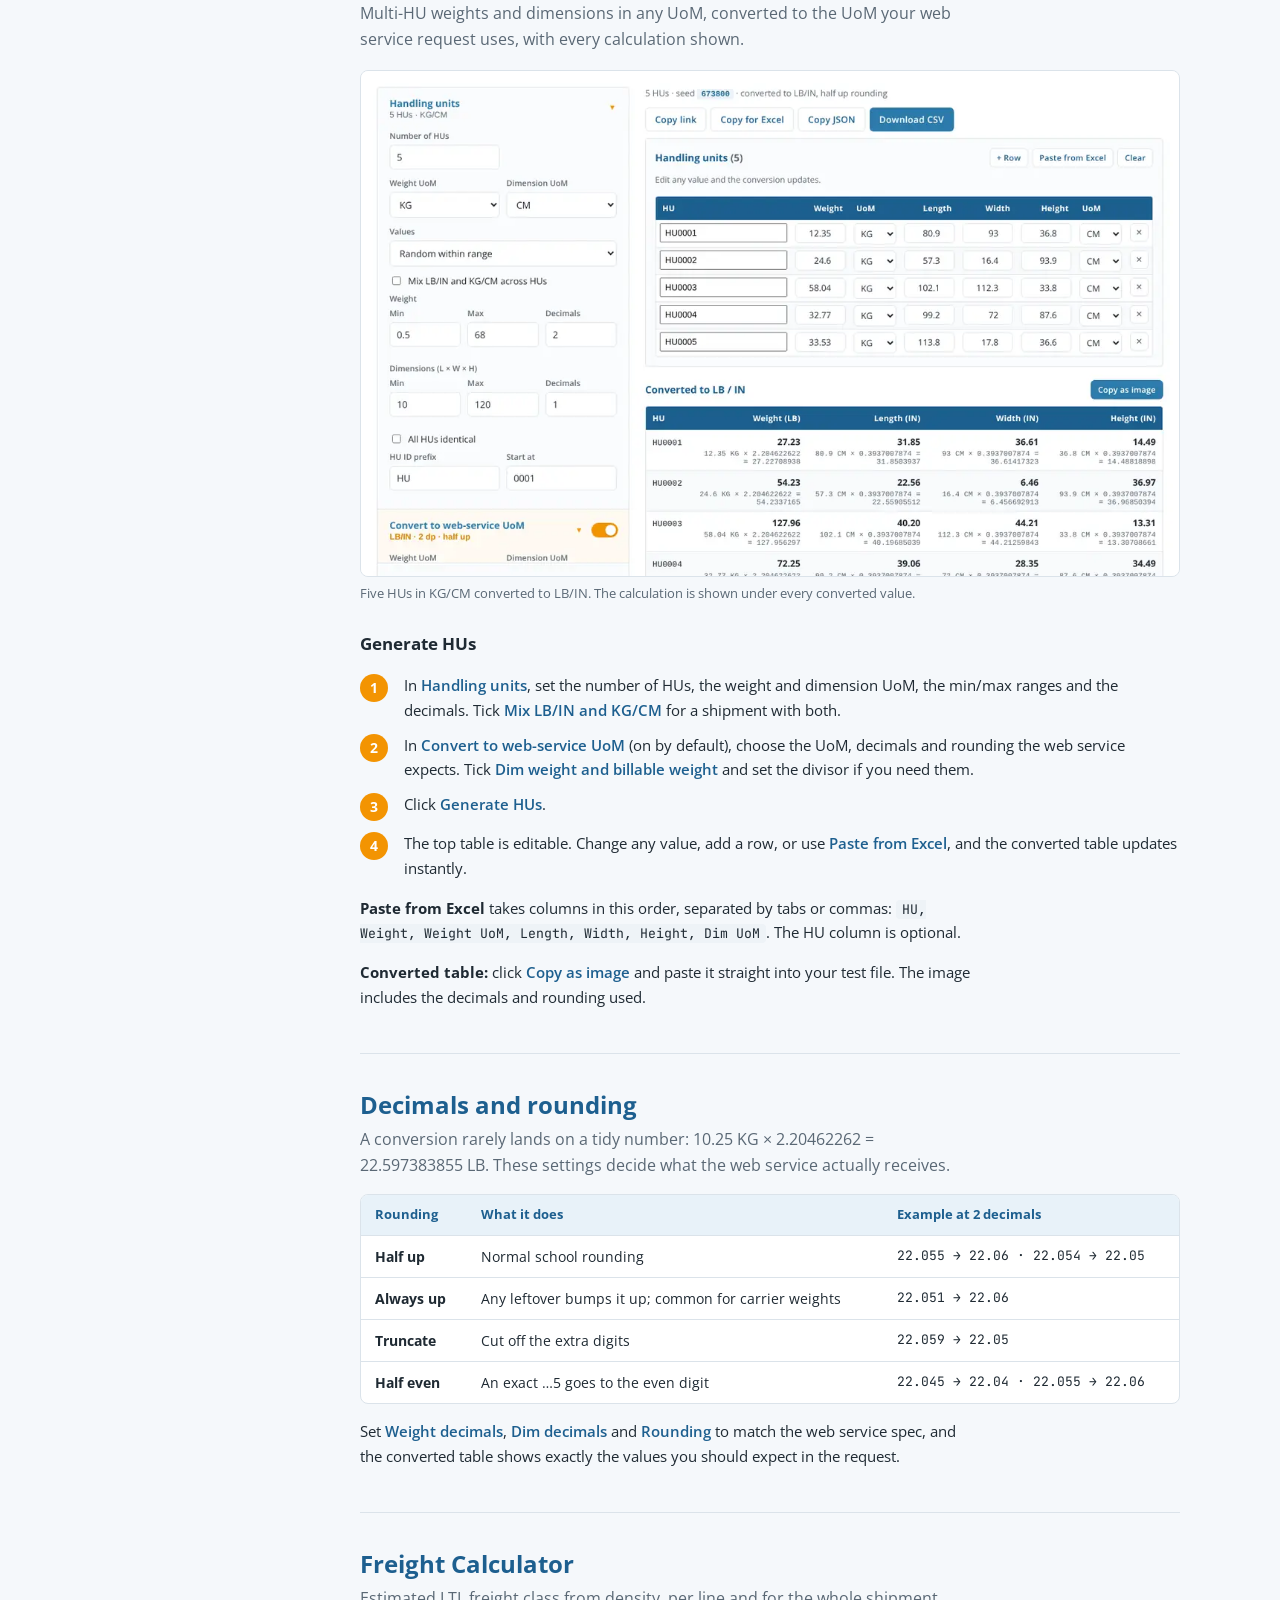
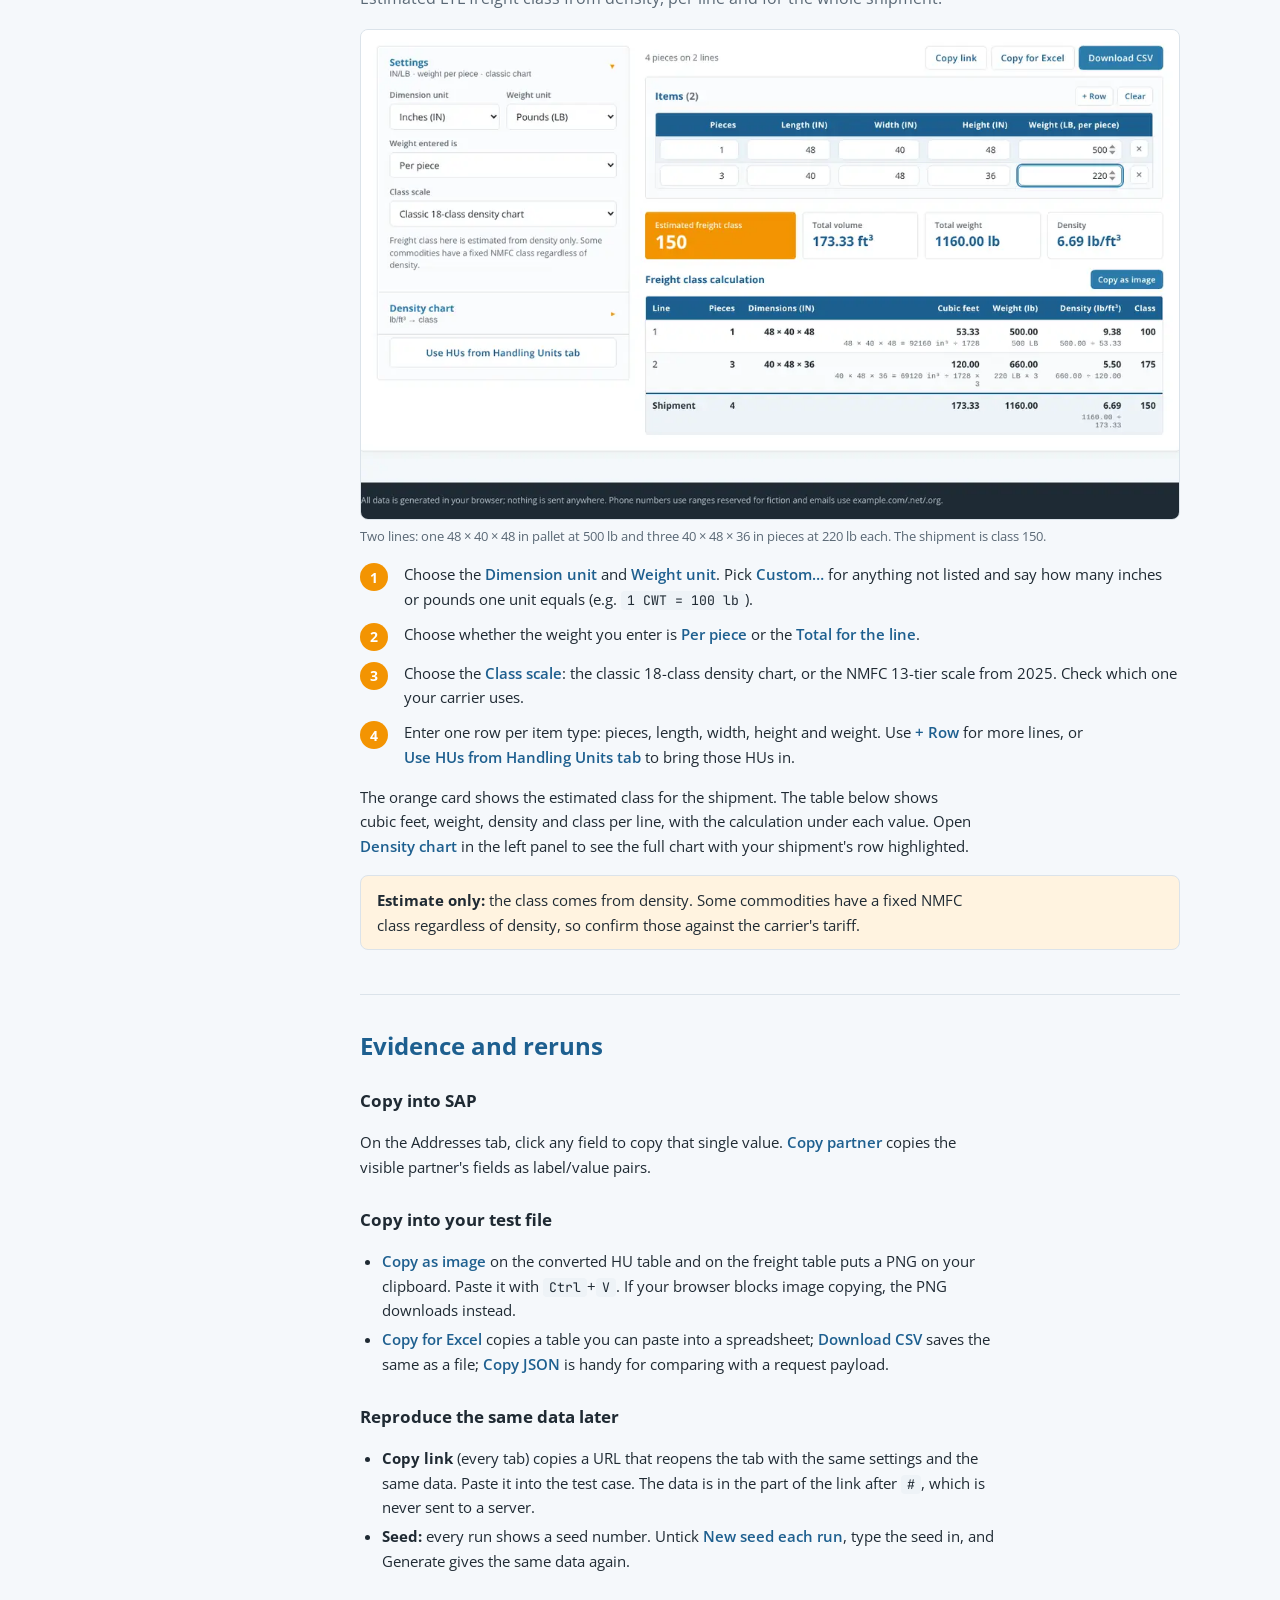
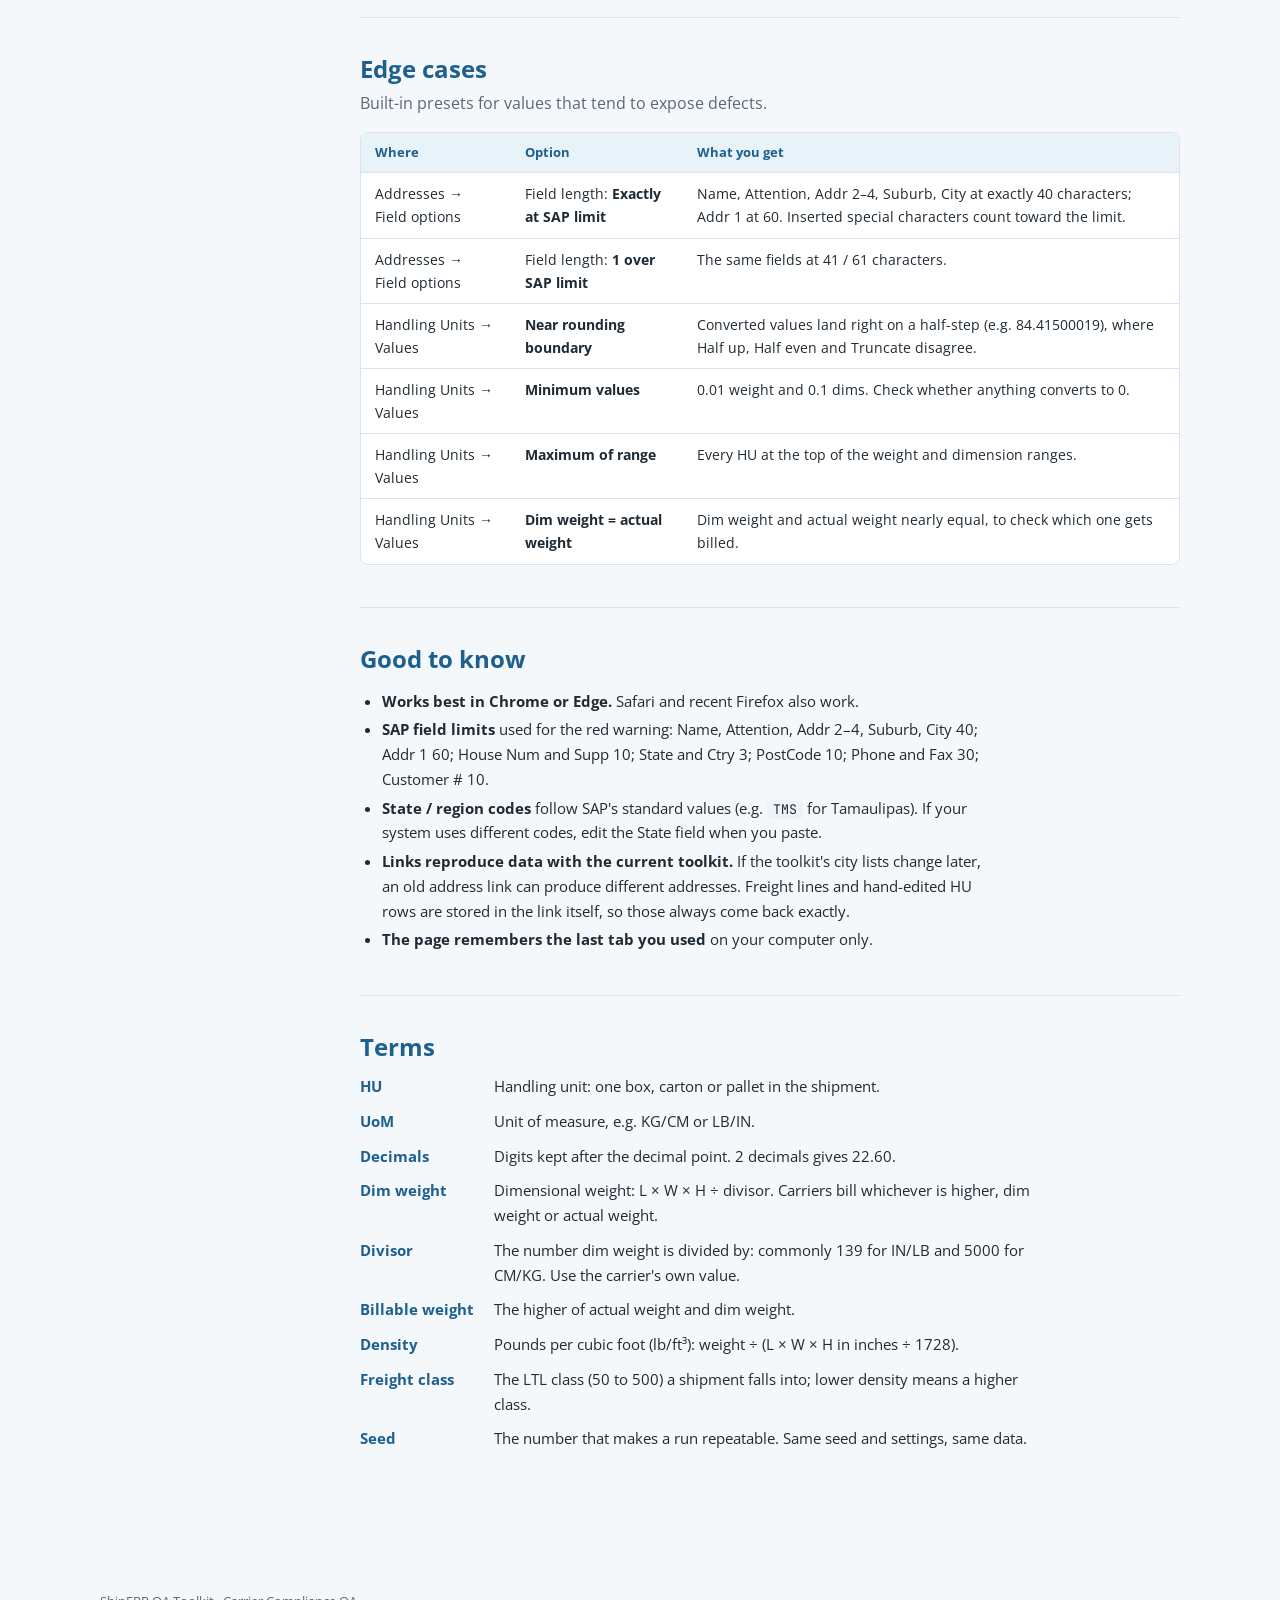
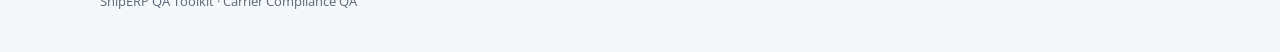
==== commit a767b965: "Point the guide and README at the Cloudflare address Co-Authored-By: Claude Opus 5.5 <noreply@anthro" ====
--- a/help.html
+++ b/help.html
@@ -151,7 +151,7 @@
       <h2>Quick start</h2>
       <p class="lead">No login, no install. Everything runs in your browser and nothing you generate is sent anywhere.</p>
       <ol class="steps">
-        <li><span>Open <a href="https://ccqa-toolkit.netlify.app/" target="_blank" rel="noopener">ccqa-toolkit.netlify.app</a> in Chrome or Edge.</span></li>
+        <li><span>Open <a href="./">shiperp-toolkit.shiperp-qa.workers.dev</a> in Chrome or Edge.</span></li>
         <li><span>Pick a tab: <span class="ui">Addresses</span>, <span class="ui">Handling Units</span> or <span class="ui">Freight Calculator</span>.</span></li>
         <li><span>Set the options in the left panel. Each section shows a one-line summary when it's collapsed, so you can check your setup at a glance.</span></li>
         <li><span>Click the orange <span class="ui">Generate</span> button. The Freight Calculator updates as you type.</span></li>
